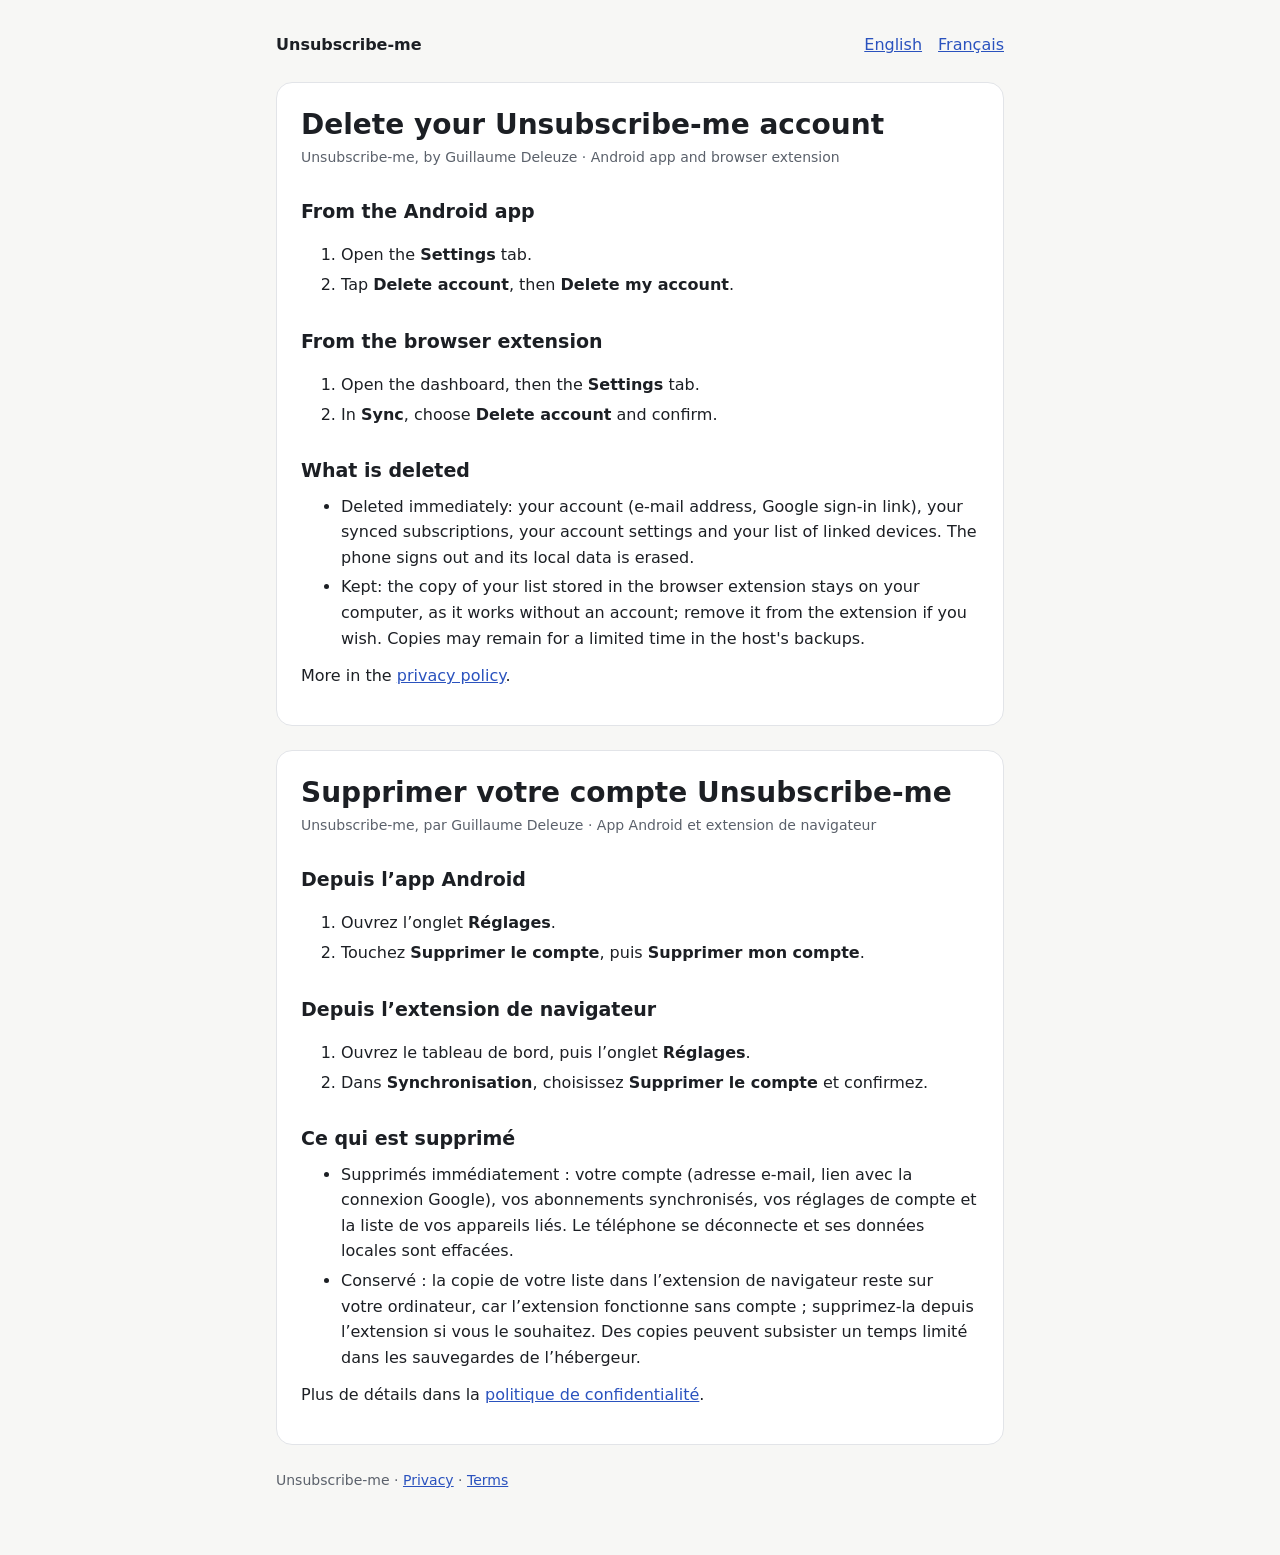
==== delete-account.html @ 80b19af5 "Pages légales d'Unsubscribe-me (confidentialité, conditions, suppression de compte) Co-Authored-By: " ====
<!doctype html>
<html lang="en">
<head>
<meta charset="utf-8">
<meta name="viewport" content="width=device-width, initial-scale=1">
<title>Delete your account · Unsubscribe-me</title>
<link rel="stylesheet" href="style.css">
</head>
<body>
<main>
<header>
  <a class="home" href="./">Unsubscribe-me</a>
  <nav aria-label="Language"><a href="#en" hreflang="en">English</a><a href="#fr" hreflang="fr" lang="fr">Français</a></nav>
</header>

<article id="en">
<h1>Delete your Unsubscribe-me account</h1>
<p class="meta">Unsubscribe-me, by Guillaume Deleuze · Android app and browser extension</p>

<h2>From the Android app</h2>
<ol>
  <li>Open the <strong>Settings</strong> tab.</li>
  <li>Tap <strong>Delete account</strong>, then <strong>Delete my account</strong>.</li>
</ol>

<h2>From the browser extension</h2>
<ol>
  <li>Open the dashboard, then the <strong>Settings</strong> tab.</li>
  <li>In <strong>Sync</strong>, choose <strong>Delete account</strong> and confirm.</li>
</ol>

<!-- CONTACT: "Without the app or the extension" section (e-mail request, deleted within 30 days) once the contact e-mail exists. -->
<h2>What is deleted</h2>
<ul>
  <li>Deleted immediately: your account (e-mail address, Google sign-in link), your synced subscriptions, your account
    settings and your list of linked devices. The phone signs out and its local data is erased.</li>
  <li>Kept: the copy of your list stored in the browser extension stays on your computer, as it works without an account;
    remove it from the extension if you wish. Copies may remain for a limited time in the host's backups.</li>
</ul>
<p>More in the <a href="privacy.html">privacy policy</a>.</p>
</article>

<article id="fr" lang="fr">
<h1>Supprimer votre compte Unsubscribe-me</h1>
<p class="meta">Unsubscribe-me, par Guillaume Deleuze · App Android et extension de navigateur</p>

<h2>Depuis l’app Android</h2>
<ol>
  <li>Ouvrez l’onglet <strong>Réglages</strong>.</li>
  <li>Touchez <strong>Supprimer le compte</strong>, puis <strong>Supprimer mon compte</strong>.</li>
</ol>

<h2>Depuis l’extension de navigateur</h2>
<ol>
  <li>Ouvrez le tableau de bord, puis l’onglet <strong>Réglages</strong>.</li>
  <li>Dans <strong>Synchronisation</strong>, choisissez <strong>Supprimer le compte</strong> et confirmez.</li>
</ol>

<!-- CONTACT : section « Sans l’app ni l’extension » (demande par e-mail, suppression sous 30 jours) quand l’adresse existe. -->
<h2>Ce qui est supprimé</h2>
<ul>
  <li>Supprimés immédiatement : votre compte (adresse e-mail, lien avec la connexion Google), vos abonnements
    synchronisés, vos réglages de compte et la liste de vos appareils liés. Le téléphone se déconnecte et ses données locales sont effacées.</li>
  <li>Conservé : la copie de votre liste dans l’extension de navigateur reste sur votre ordinateur, car l’extension
    fonctionne sans compte ; supprimez-la depuis l’extension si vous le souhaitez. Des copies peuvent subsister un temps
    limité dans les sauvegardes de l’hébergeur.</li>
</ul>
<p>Plus de détails dans la <a href="privacy.html#fr">politique de confidentialité</a>.</p>
</article>

<footer>Unsubscribe-me · <a href="privacy.html">Privacy</a> · <a href="terms.html">Terms</a></footer>
</main>
</body>
</html>
---- style.css ----
/* Legal pages of Unsubscribe-me (GitHub Pages). System fonts, no remote resource. */
:root {
  color-scheme: light dark;
  --bg: #f7f7f5;
  --surface: #ffffff;
  --text: #1c1f24;
  --muted: #5b616b;
  --line: #e2e4e8;
  --primary: #2a52be;
}
@media (prefers-color-scheme: dark) {
  :root { --bg: #14161a; --surface: #1c1f24; --text: #eceef1; --muted: #a4abb6; --line: #30343b; --primary: #8fb0ff; }
}
* { box-sizing: border-box; }
body { margin: 0; background: var(--bg); color: var(--text); font: 16px/1.6 system-ui, -apple-system, "Segoe UI", sans-serif; }
main { max-width: 760px; margin: 0 auto; padding: 32px 16px 64px; }
header { display: flex; flex-wrap: wrap; justify-content: space-between; align-items: baseline; gap: 8px 24px; margin-bottom: 24px; }
header a.home { font-weight: 700; color: var(--text); text-decoration: none; }
nav { display: flex; gap: 16px; }
a { color: var(--primary); }
a:focus-visible { outline: 2px solid var(--primary); outline-offset: 2px; }
article { background: var(--surface); border: 1px solid var(--line); border-radius: 16px; padding: 24px; margin-bottom: 24px; }
h1 { font-size: 28px; line-height: 1.25; margin: 0 0 4px; }
h2 { font-size: 19px; margin: 28px 0 8px; }
p, ul { margin: 0 0 12px; }
li { margin-bottom: 4px; }
.meta { color: var(--muted); font-size: 14px; margin-bottom: 20px; }
code { font-size: 14px; }
footer { color: var(--muted); font-size: 14px; }
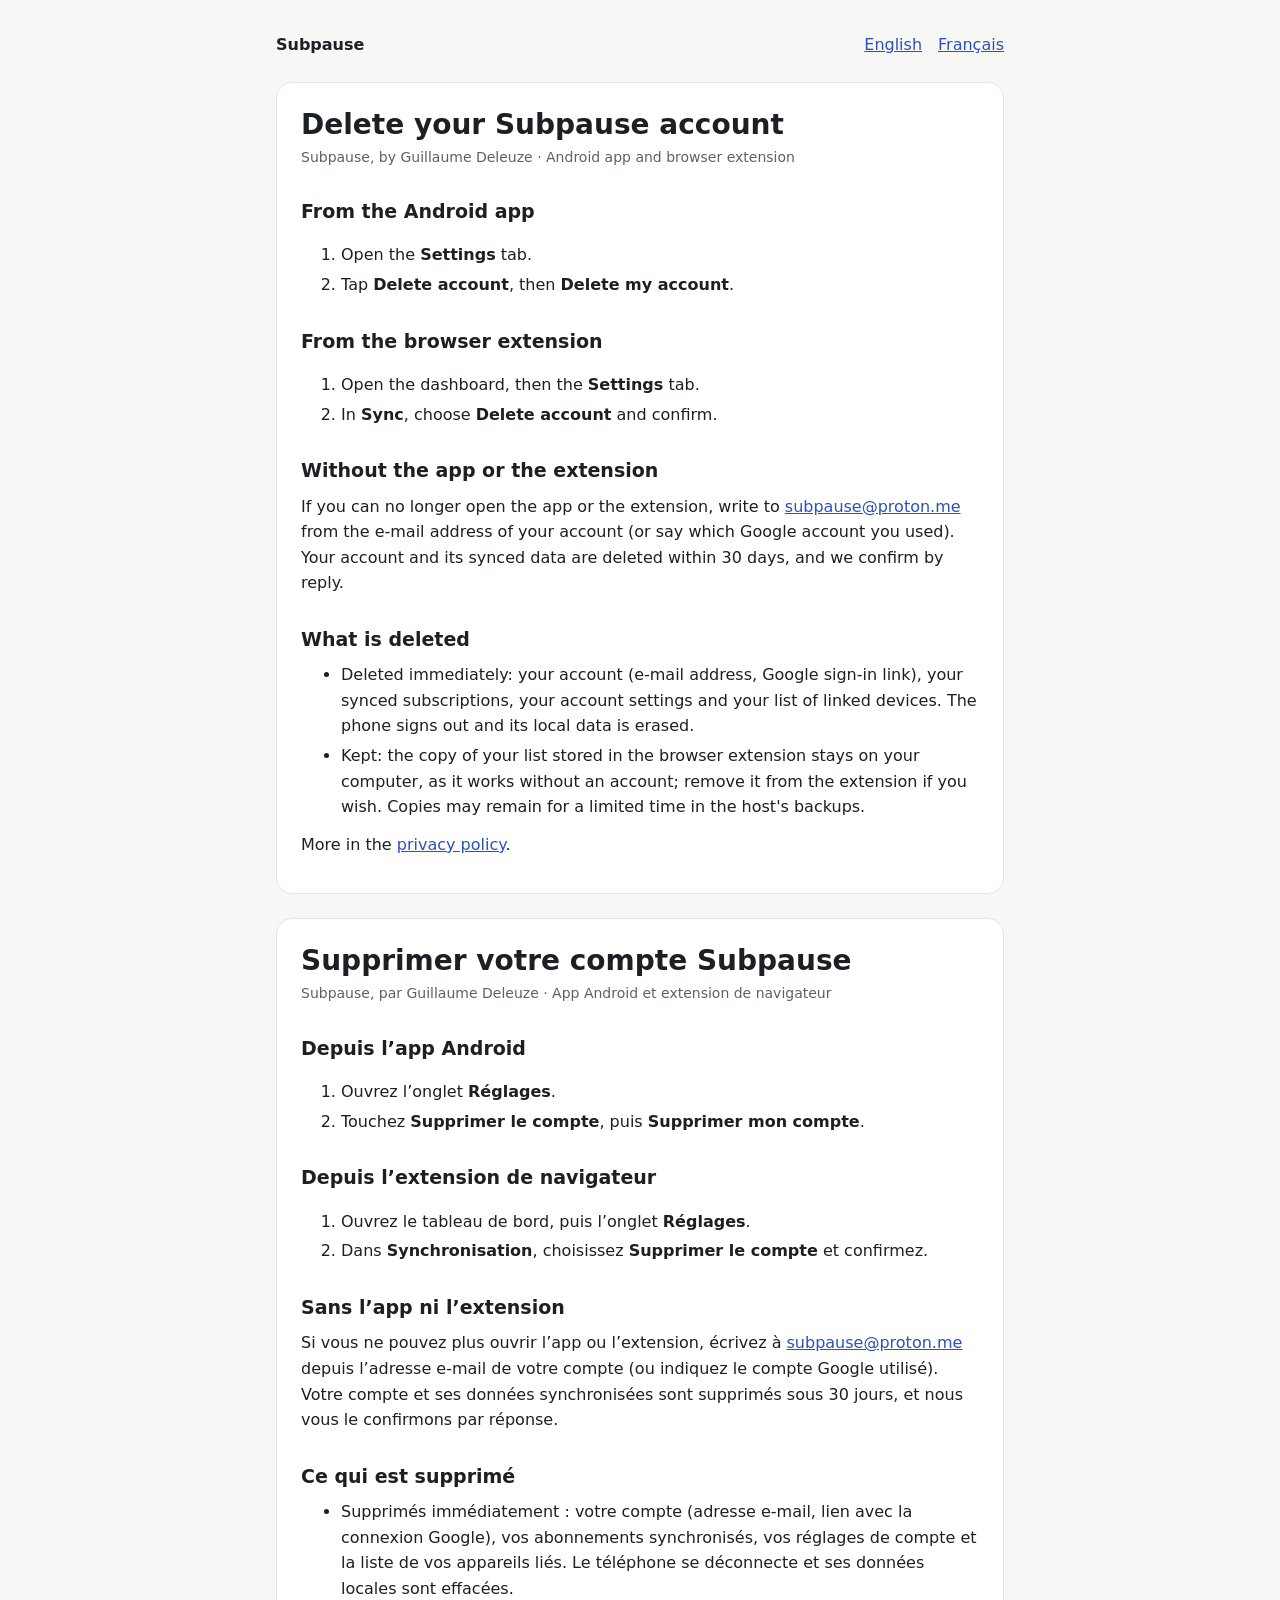
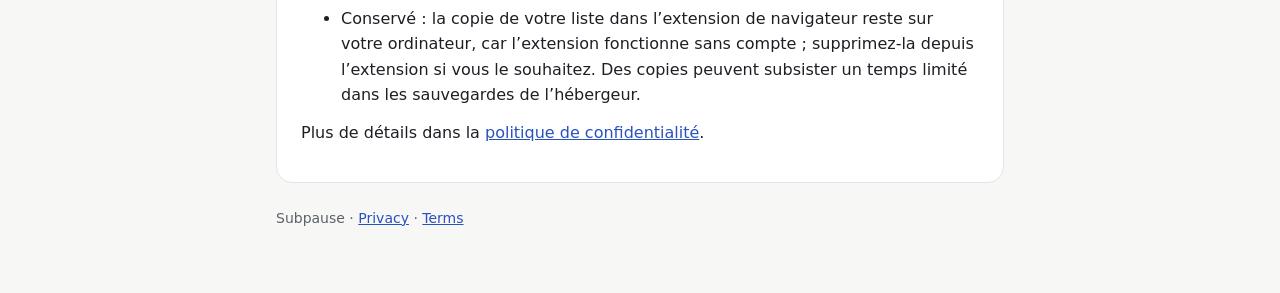
==== commit 1fdcd5f3: "Renommage en Subpause et adresse de contact Nouveau nom dans les quatre pages, contact subpause@prot" ====
--- a/delete-account.html
+++ b/delete-account.html
@@ -3,19 +3,19 @@
 <head>
 <meta charset="utf-8">
 <meta name="viewport" content="width=device-width, initial-scale=1">
-<title>Delete your account · Unsubscribe-me</title>
+<title>Delete your account · Subpause</title>
 <link rel="stylesheet" href="style.css">
 </head>
 <body>
 <main>
 <header>
-  <a class="home" href="./">Unsubscribe-me</a>
+  <a class="home" href="./">Subpause</a>
   <nav aria-label="Language"><a href="#en" hreflang="en">English</a><a href="#fr" hreflang="fr" lang="fr">Français</a></nav>
 </header>
 
 <article id="en">
-<h1>Delete your Unsubscribe-me account</h1>
-<p class="meta">Unsubscribe-me, by Guillaume Deleuze · Android app and browser extension</p>
+<h1>Delete your Subpause account</h1>
+<p class="meta">Subpause, by Guillaume Deleuze · Android app and browser extension</p>
 
 <h2>From the Android app</h2>
 <ol>
@@ -29,7 +29,9 @@
   <li>In <strong>Sync</strong>, choose <strong>Delete account</strong> and confirm.</li>
 </ol>
 
-<!-- CONTACT: "Without the app or the extension" section (e-mail request, deleted within 30 days) once the contact e-mail exists. -->
+<h2>Without the app or the extension</h2>
+<p>If you can no longer open the app or the extension, write to <a href="mailto:subpause@proton.me">subpause@proton.me</a> from the e-mail address of your account (or say which Google account you used). Your account and its synced data are deleted within 30 days, and we confirm by reply.</p>
+
 <h2>What is deleted</h2>
 <ul>
   <li>Deleted immediately: your account (e-mail address, Google sign-in link), your synced subscriptions, your account
@@ -41,8 +43,8 @@
 </article>
 
 <article id="fr" lang="fr">
-<h1>Supprimer votre compte Unsubscribe-me</h1>
-<p class="meta">Unsubscribe-me, par Guillaume Deleuze · App Android et extension de navigateur</p>
+<h1>Supprimer votre compte Subpause</h1>
+<p class="meta">Subpause, par Guillaume Deleuze · App Android et extension de navigateur</p>
 
 <h2>Depuis l’app Android</h2>
 <ol>
@@ -56,7 +58,9 @@
   <li>Dans <strong>Synchronisation</strong>, choisissez <strong>Supprimer le compte</strong> et confirmez.</li>
 </ol>
 
-<!-- CONTACT : section « Sans l’app ni l’extension » (demande par e-mail, suppression sous 30 jours) quand l’adresse existe. -->
+<h2>Sans l’app ni l’extension</h2>
+<p>Si vous ne pouvez plus ouvrir l’app ou l’extension, écrivez à <a href="mailto:subpause@proton.me">subpause@proton.me</a> depuis l’adresse e-mail de votre compte (ou indiquez le compte Google utilisé). Votre compte et ses données synchronisées sont supprimés sous 30 jours, et nous vous le confirmons par réponse.</p>
+
 <h2>Ce qui est supprimé</h2>
 <ul>
   <li>Supprimés immédiatement : votre compte (adresse e-mail, lien avec la connexion Google), vos abonnements
@@ -68,7 +72,7 @@
 <p>Plus de détails dans la <a href="privacy.html#fr">politique de confidentialité</a>.</p>
 </article>
 
-<footer>Unsubscribe-me · <a href="privacy.html">Privacy</a> · <a href="terms.html">Terms</a></footer>
+<footer>Subpause · <a href="privacy.html">Privacy</a> · <a href="terms.html">Terms</a></footer>
 </main>
 </body>
 </html>
--- a/style.css
+++ b/style.css
@@ -1,4 +1,4 @@
-/* Legal pages of Unsubscribe-me (GitHub Pages). System fonts, no remote resource. */
+/* Legal pages of Subpause (GitHub Pages). System fonts, no remote resource. */
 :root {
   color-scheme: light dark;
   --bg: #f7f7f5;
